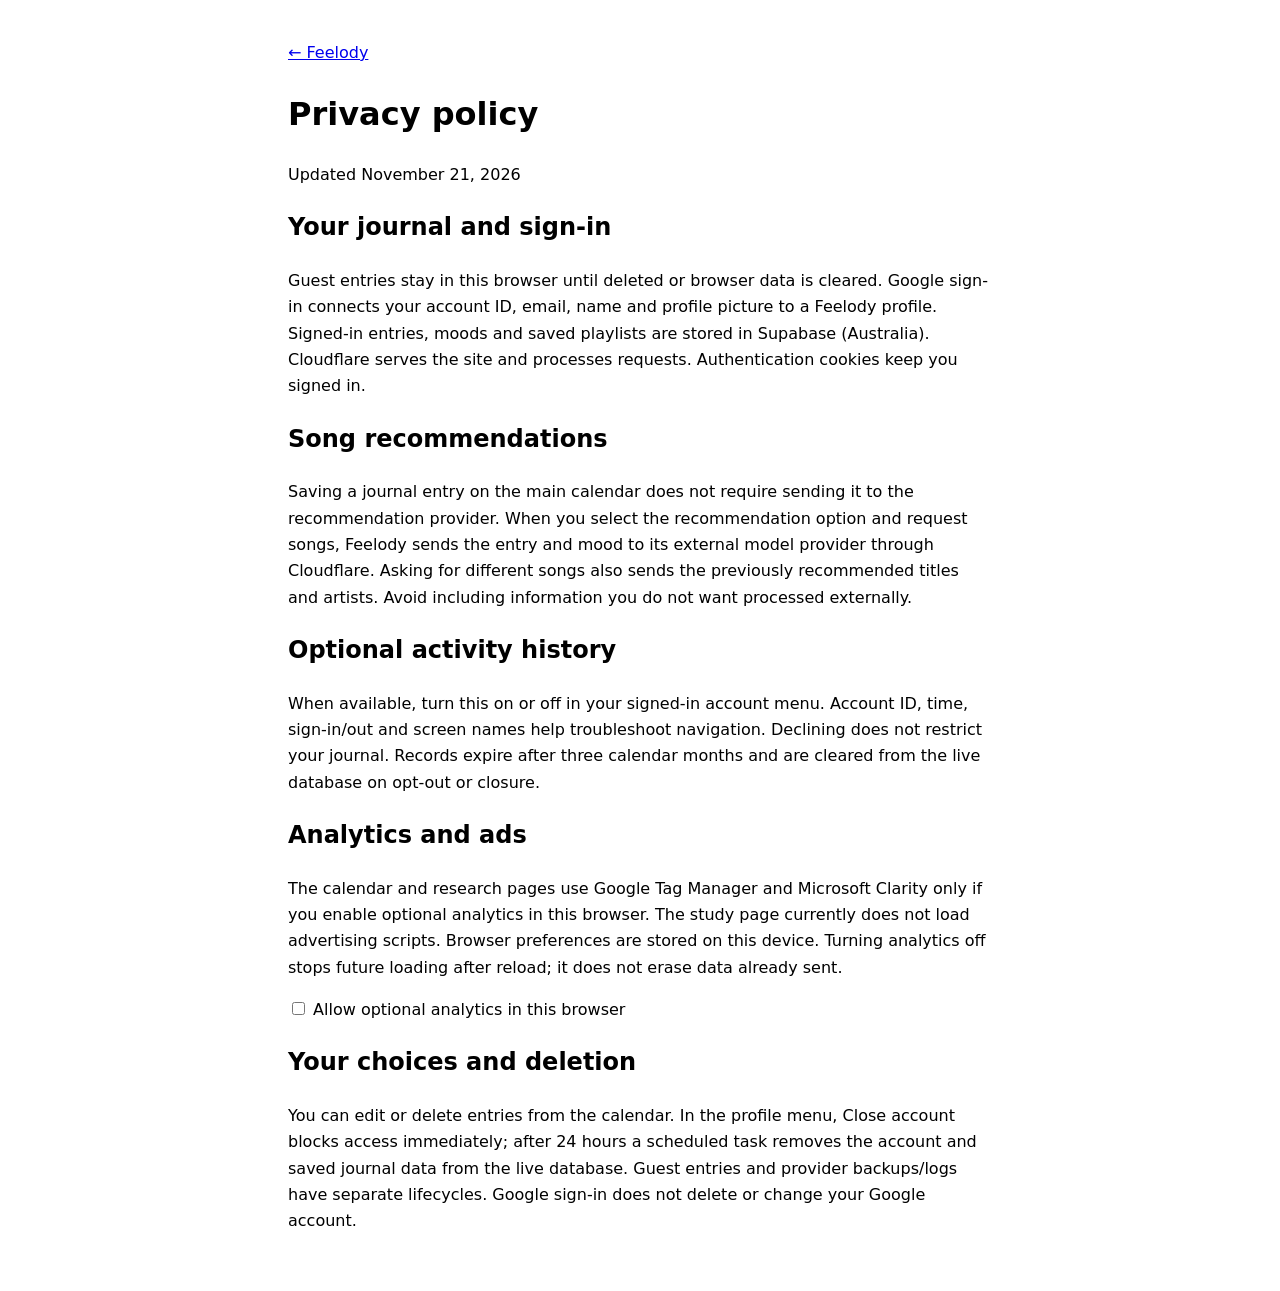
==== web/privacy.html @ d19ccbf2 "Request Google account selection and separate journal privacy choices" ====
<!doctype html><html lang="en"><meta charset="utf-8"><meta name="viewport" content="width=device-width,initial-scale=1"><title>Privacy policy | Feelody</title><main style="max-width:44rem;margin:auto;padding:2rem 1rem;font:1rem/1.65 system-ui"><a href="/">← Feelody</a><h1>Privacy policy</h1><p>Updated November 21, 2026</p><h2>Your journal and sign-in</h2><p>Guest entries stay in this browser until deleted or browser data is cleared. Google sign-in connects your account ID, email, name and profile picture to a Feelody profile. Signed-in entries, moods and saved playlists are stored in Supabase (Australia). Cloudflare serves the site and processes requests. Authentication cookies keep you signed in.</p><h2>Song recommendations</h2><p>Saving a journal entry on the main calendar does not require sending it to the recommendation provider. When you select the recommendation option and request songs, Feelody sends the entry and mood to its external model provider through Cloudflare. Asking for different songs also sends the previously recommended titles and artists. Avoid including information you do not want processed externally.</p><h2>Optional activity history</h2><p>When available, turn this on or off in your signed-in account menu. Account ID, time, sign-in/out and screen names help troubleshoot navigation. Declining does not restrict your journal. Records expire after three calendar months and are cleared from the live database on opt-out or closure.</p><h2>Analytics and ads</h2><p>The calendar and research pages use Google Tag Manager and Microsoft Clarity only if you enable optional analytics in this browser. The study page currently does not load advertising scripts. Browser preferences are stored on this device. Turning analytics off stops future loading after reload; it does not erase data already sent.</p><label><input type="checkbox" id="analytics"> Allow optional analytics in this browser</label><p id="result" role="status"></p><h2>Your choices and deletion</h2><p>You can edit or delete entries from the calendar. In the profile menu, Close account blocks access immediately; after 24 hours a scheduled task removes the account and saved journal data from the live database. Guest entries and provider backups/logs have separate lifecycles. Google sign-in does not delete or change your Google account.</p></main><script defer src="/privacy-choice.js"></script></html>
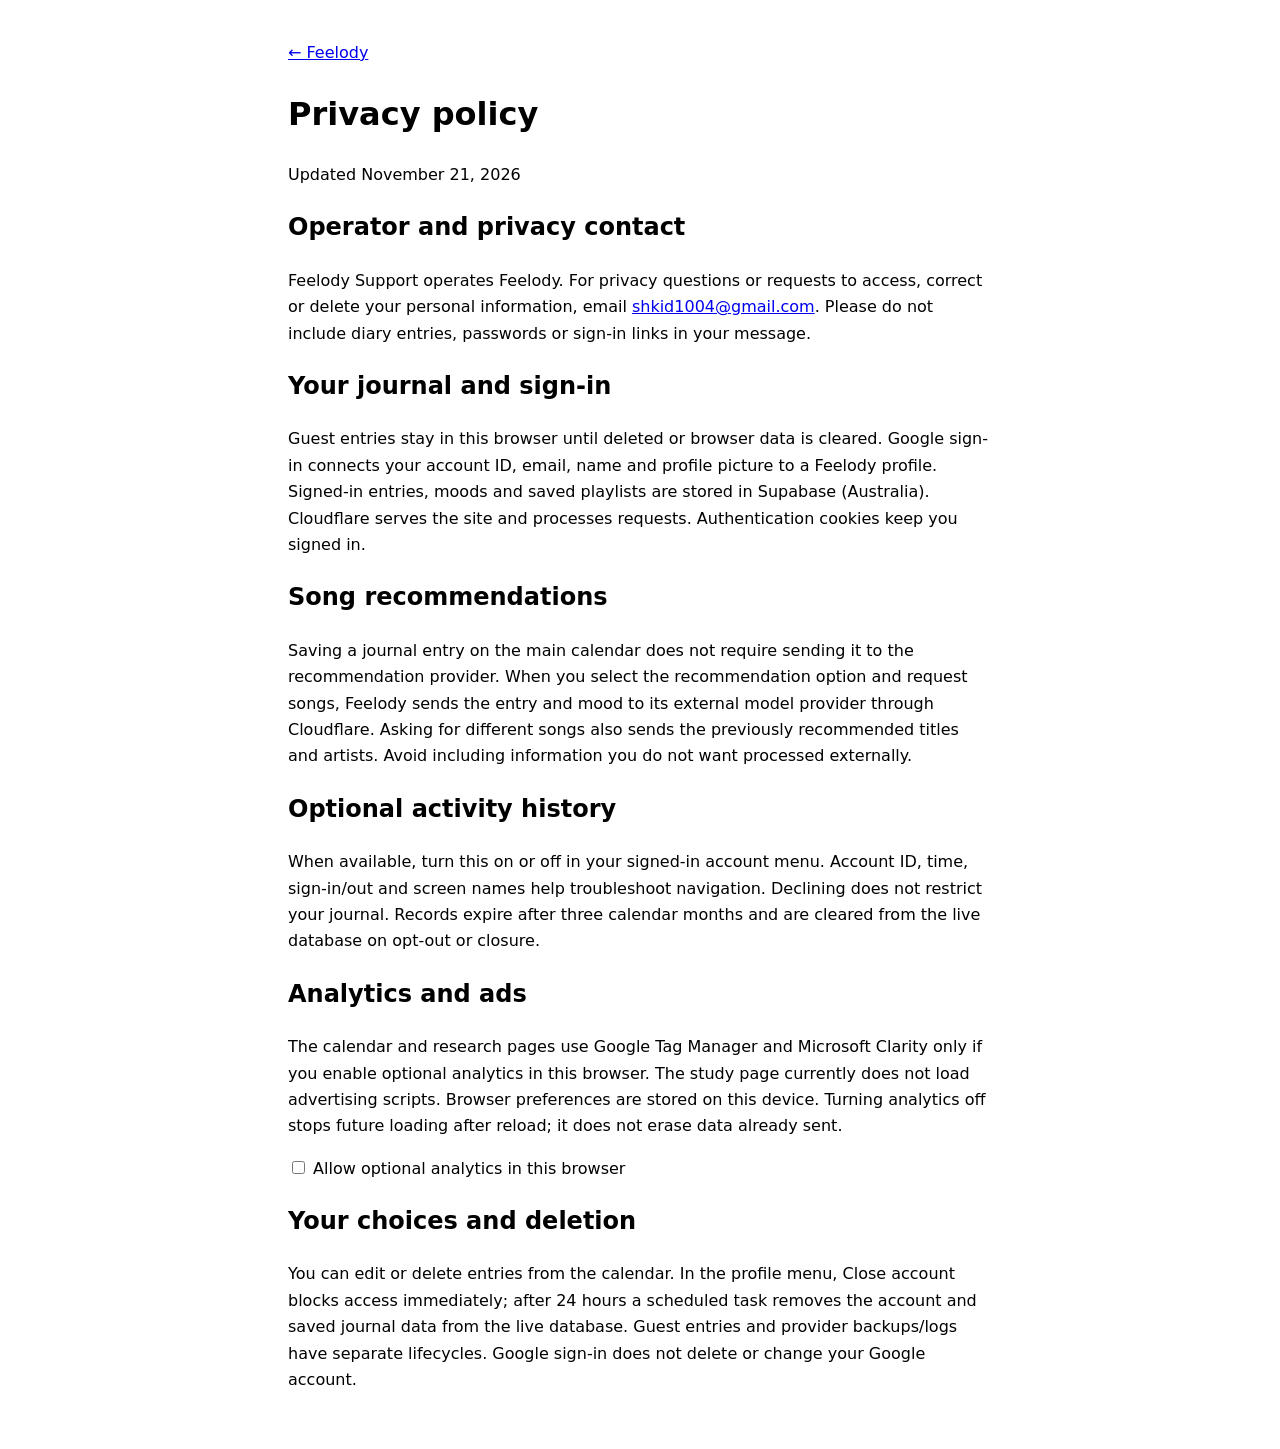
==== commit 0fc7f8d3: "Publish Feelody Support privacy contact" ====
--- a/web/privacy.html
+++ b/web/privacy.html
@@ -1 +1 @@
-<!doctype html><html lang="en"><meta charset="utf-8"><meta name="viewport" content="width=device-width,initial-scale=1"><title>Privacy policy | Feelody</title><main style="max-width:44rem;margin:auto;padding:2rem 1rem;font:1rem/1.65 system-ui"><a href="/">← Feelody</a><h1>Privacy policy</h1><p>Updated November 21, 2026</p><h2>Your journal and sign-in</h2><p>Guest entries stay in this browser until deleted or browser data is cleared. Google sign-in connects your account ID, email, name and profile picture to a Feelody profile. Signed-in entries, moods and saved playlists are stored in Supabase (Australia). Cloudflare serves the site and processes requests. Authentication cookies keep you signed in.</p><h2>Song recommendations</h2><p>Saving a journal entry on the main calendar does not require sending it to the recommendation provider. When you select the recommendation option and request songs, Feelody sends the entry and mood to its external model provider through Cloudflare. Asking for different songs also sends the previously recommended titles and artists. Avoid including information you do not want processed externally.</p><h2>Optional activity history</h2><p>When available, turn this on or off in your signed-in account menu. Account ID, time, sign-in/out and screen names help troubleshoot navigation. Declining does not restrict your journal. Records expire after three calendar months and are cleared from the live database on opt-out or closure.</p><h2>Analytics and ads</h2><p>The calendar and research pages use Google Tag Manager and Microsoft Clarity only if you enable optional analytics in this browser. The study page currently does not load advertising scripts. Browser preferences are stored on this device. Turning analytics off stops future loading after reload; it does not erase data already sent.</p><label><input type="checkbox" id="analytics"> Allow optional analytics in this browser</label><p id="result" role="status"></p><h2>Your choices and deletion</h2><p>You can edit or delete entries from the calendar. In the profile menu, Close account blocks access immediately; after 24 hours a scheduled task removes the account and saved journal data from the live database. Guest entries and provider backups/logs have separate lifecycles. Google sign-in does not delete or change your Google account.</p></main><script defer src="/privacy-choice.js"></script></html>+<!doctype html><html lang="en"><meta charset="utf-8"><meta name="viewport" content="width=device-width,initial-scale=1"><title>Privacy policy | Feelody</title><main style="max-width:44rem;margin:auto;padding:2rem 1rem;font:1rem/1.65 system-ui"><a href="/">← Feelody</a><h1>Privacy policy</h1><p>Updated November 21, 2026</p><h2>Operator and privacy contact</h2><p>Feelody Support operates Feelody. For privacy questions or requests to access, correct or delete your personal information, email <a href="mailto:shkid1004@gmail.com">shkid1004@gmail.com</a>. Please do not include diary entries, passwords or sign-in links in your message.</p><h2>Your journal and sign-in</h2><p>Guest entries stay in this browser until deleted or browser data is cleared. Google sign-in connects your account ID, email, name and profile picture to a Feelody profile. Signed-in entries, moods and saved playlists are stored in Supabase (Australia). Cloudflare serves the site and processes requests. Authentication cookies keep you signed in.</p><h2>Song recommendations</h2><p>Saving a journal entry on the main calendar does not require sending it to the recommendation provider. When you select the recommendation option and request songs, Feelody sends the entry and mood to its external model provider through Cloudflare. Asking for different songs also sends the previously recommended titles and artists. Avoid including information you do not want processed externally.</p><h2>Optional activity history</h2><p>When available, turn this on or off in your signed-in account menu. Account ID, time, sign-in/out and screen names help troubleshoot navigation. Declining does not restrict your journal. Records expire after three calendar months and are cleared from the live database on opt-out or closure.</p><h2>Analytics and ads</h2><p>The calendar and research pages use Google Tag Manager and Microsoft Clarity only if you enable optional analytics in this browser. The study page currently does not load advertising scripts. Browser preferences are stored on this device. Turning analytics off stops future loading after reload; it does not erase data already sent.</p><label><input type="checkbox" id="analytics"> Allow optional analytics in this browser</label><p id="result" role="status"></p><h2>Your choices and deletion</h2><p>You can edit or delete entries from the calendar. In the profile menu, Close account blocks access immediately; after 24 hours a scheduled task removes the account and saved journal data from the live database. Guest entries and provider backups/logs have separate lifecycles. Google sign-in does not delete or change your Google account.</p></main><script defer src="/privacy-choice.js"></script></html>
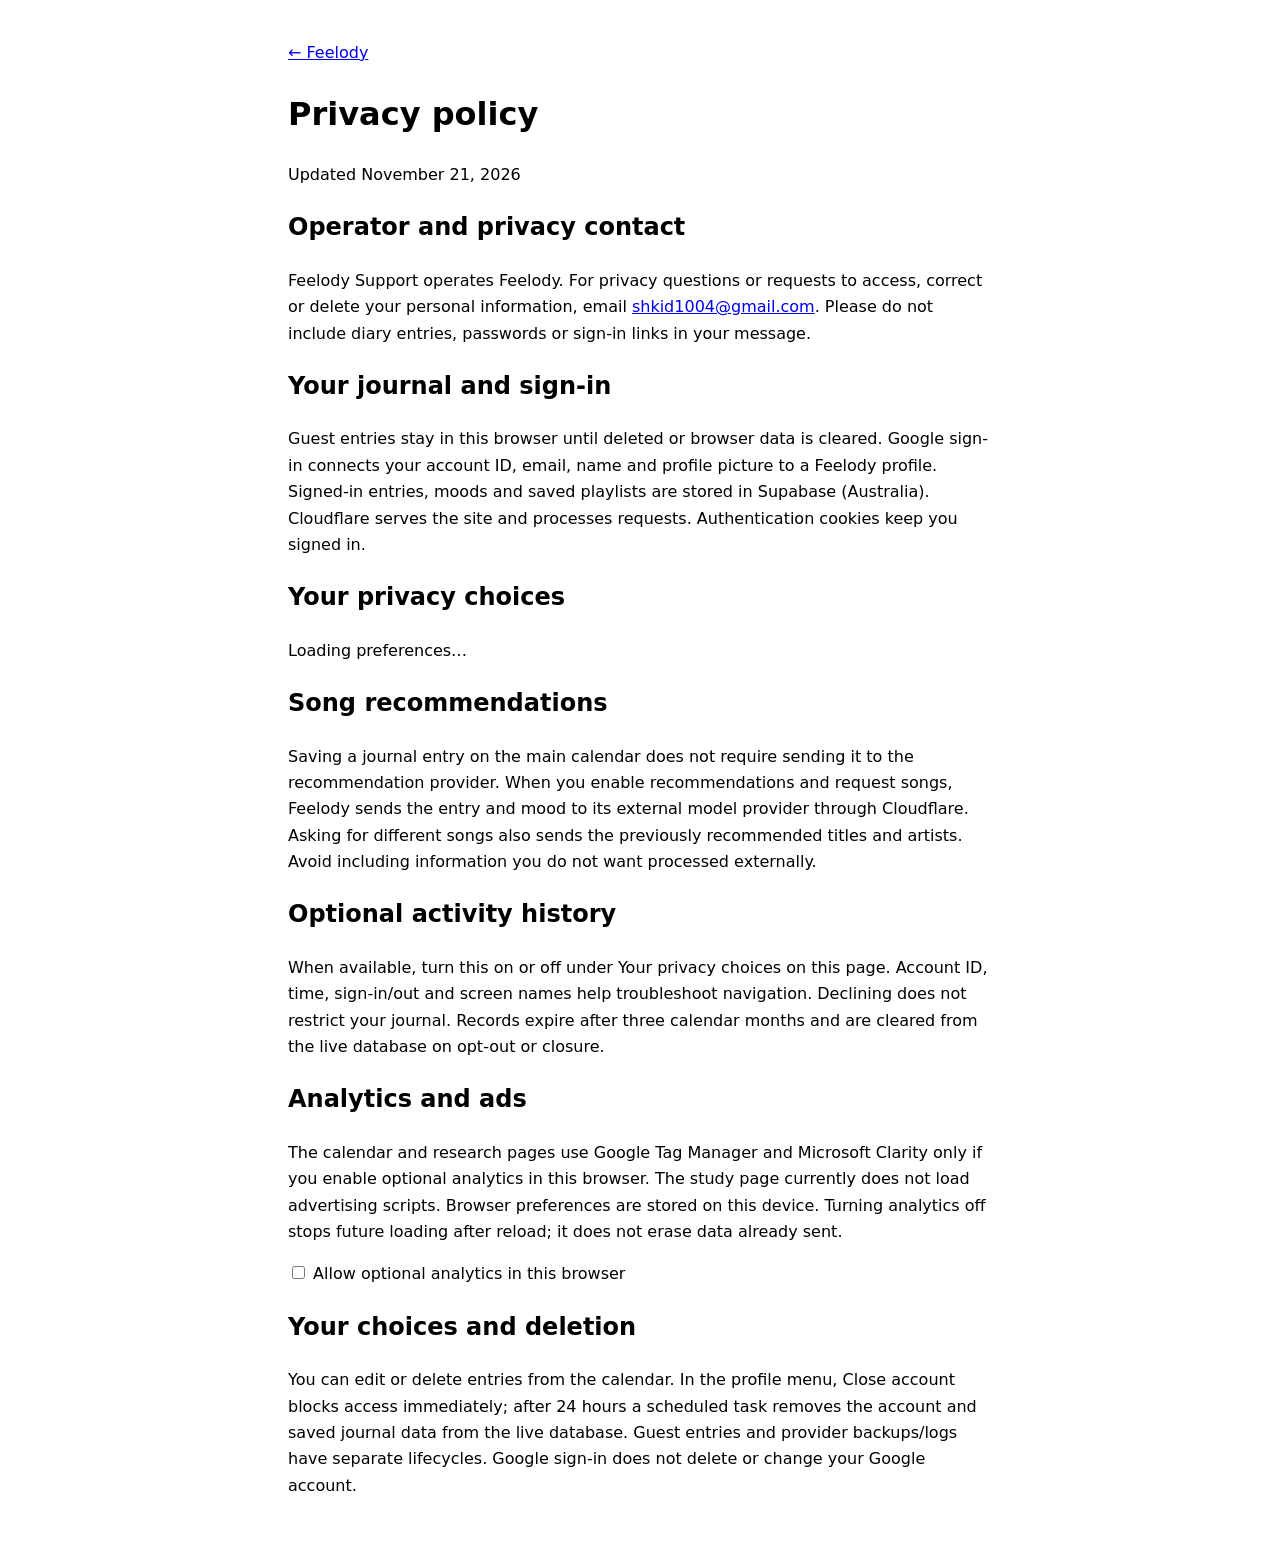
==== commit d09f9f1e: "Require first sign-in consent and centralize journal privacy choices" ====
--- a/web/privacy.html
+++ b/web/privacy.html
@@ -1 +1 @@
-<!doctype html><html lang="en"><meta charset="utf-8"><meta name="viewport" content="width=device-width,initial-scale=1"><title>Privacy policy | Feelody</title><main style="max-width:44rem;margin:auto;padding:2rem 1rem;font:1rem/1.65 system-ui"><a href="/">← Feelody</a><h1>Privacy policy</h1><p>Updated November 21, 2026</p><h2>Operator and privacy contact</h2><p>Feelody Support operates Feelody. For privacy questions or requests to access, correct or delete your personal information, email <a href="mailto:shkid1004@gmail.com">shkid1004@gmail.com</a>. Please do not include diary entries, passwords or sign-in links in your message.</p><h2>Your journal and sign-in</h2><p>Guest entries stay in this browser until deleted or browser data is cleared. Google sign-in connects your account ID, email, name and profile picture to a Feelody profile. Signed-in entries, moods and saved playlists are stored in Supabase (Australia). Cloudflare serves the site and processes requests. Authentication cookies keep you signed in.</p><h2>Song recommendations</h2><p>Saving a journal entry on the main calendar does not require sending it to the recommendation provider. When you select the recommendation option and request songs, Feelody sends the entry and mood to its external model provider through Cloudflare. Asking for different songs also sends the previously recommended titles and artists. Avoid including information you do not want processed externally.</p><h2>Optional activity history</h2><p>When available, turn this on or off in your signed-in account menu. Account ID, time, sign-in/out and screen names help troubleshoot navigation. Declining does not restrict your journal. Records expire after three calendar months and are cleared from the live database on opt-out or closure.</p><h2>Analytics and ads</h2><p>The calendar and research pages use Google Tag Manager and Microsoft Clarity only if you enable optional analytics in this browser. The study page currently does not load advertising scripts. Browser preferences are stored on this device. Turning analytics off stops future loading after reload; it does not erase data already sent.</p><label><input type="checkbox" id="analytics"> Allow optional analytics in this browser</label><p id="result" role="status"></p><h2>Your choices and deletion</h2><p>You can edit or delete entries from the calendar. In the profile menu, Close account blocks access immediately; after 24 hours a scheduled task removes the account and saved journal data from the live database. Guest entries and provider backups/logs have separate lifecycles. Google sign-in does not delete or change your Google account.</p></main><script defer src="/privacy-choice.js"></script></html>+<!doctype html><html lang="en"><meta charset="utf-8"><meta name="viewport" content="width=device-width,initial-scale=1"><title>Privacy policy | Feelody</title><main style="max-width:44rem;margin:auto;padding:2rem 1rem;font:1rem/1.65 system-ui"><a href="/">← Feelody</a><h1>Privacy policy</h1><p>Updated November 21, 2026</p><h2>Operator and privacy contact</h2><p>Feelody Support operates Feelody. For privacy questions or requests to access, correct or delete your personal information, email <a href="mailto:shkid1004@gmail.com">shkid1004@gmail.com</a>. Please do not include diary entries, passwords or sign-in links in your message.</p><h2>Your journal and sign-in</h2><p>Guest entries stay in this browser until deleted or browser data is cleared. Google sign-in connects your account ID, email, name and profile picture to a Feelody profile. Signed-in entries, moods and saved playlists are stored in Supabase (Australia). Cloudflare serves the site and processes requests. Authentication cookies keep you signed in.</p><h2 id="preferences">Your privacy choices</h2><form id="prefs" hidden><p id="scope"></p><label><input type="checkbox" id="prefAI"> Allow external AI recommendations when I request songs</label><p id="memberLog"><label><input type="checkbox" id="prefLog"> Allow optional member activity history</label></p><button type="submit">Save preferences</button></form><p role="status" id="prefStatus">Loading preferences…</p><h2>Song recommendations</h2><p>Saving a journal entry on the main calendar does not require sending it to the recommendation provider. When you enable recommendations and request songs, Feelody sends the entry and mood to its external model provider through Cloudflare. Asking for different songs also sends the previously recommended titles and artists. Avoid including information you do not want processed externally.</p><h2>Optional activity history</h2><p>When available, turn this on or off under Your privacy choices on this page. Account ID, time, sign-in/out and screen names help troubleshoot navigation. Declining does not restrict your journal. Records expire after three calendar months and are cleared from the live database on opt-out or closure.</p><h2>Analytics and ads</h2><p>The calendar and research pages use Google Tag Manager and Microsoft Clarity only if you enable optional analytics in this browser. The study page currently does not load advertising scripts. Browser preferences are stored on this device. Turning analytics off stops future loading after reload; it does not erase data already sent.</p><label><input type="checkbox" id="analytics"> Allow optional analytics in this browser</label><p id="result" role="status"></p><h2>Your choices and deletion</h2><p>You can edit or delete entries from the calendar. In the profile menu, Close account blocks access immediately; after 24 hours a scheduled task removes the account and saved journal data from the live database. Guest entries and provider backups/logs have separate lifecycles. Google sign-in does not delete or change your Google account.</p></main><script defer src="/privacy-choice.js"></script></html>
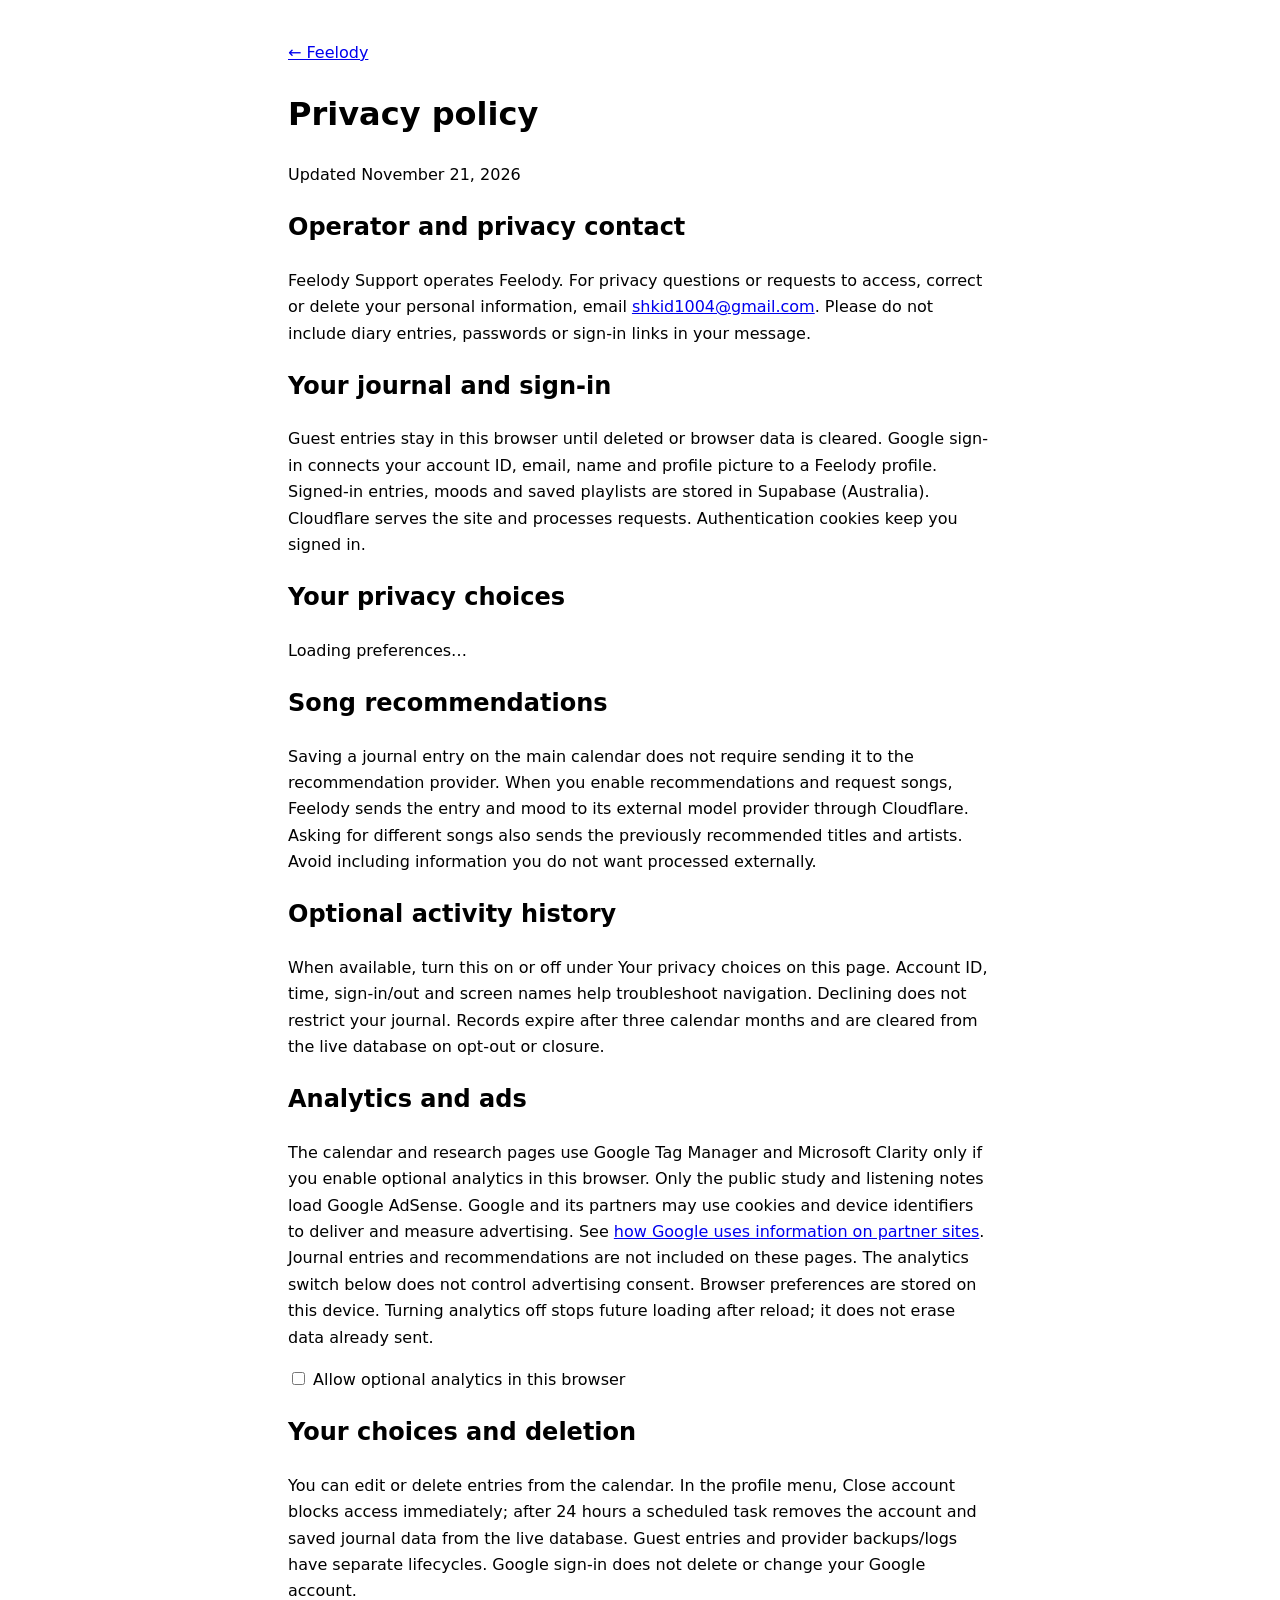
==== commit 8ed43d65: "Limit AdSense to public editorial notes and publish emotional-fit case studies" ====
--- a/web/privacy.html
+++ b/web/privacy.html
@@ -1 +1 @@
-<!doctype html><html lang="en"><meta charset="utf-8"><meta name="viewport" content="width=device-width,initial-scale=1"><title>Privacy policy | Feelody</title><main style="max-width:44rem;margin:auto;padding:2rem 1rem;font:1rem/1.65 system-ui"><a href="/">← Feelody</a><h1>Privacy policy</h1><p>Updated November 21, 2026</p><h2>Operator and privacy contact</h2><p>Feelody Support operates Feelody. For privacy questions or requests to access, correct or delete your personal information, email <a href="mailto:shkid1004@gmail.com">shkid1004@gmail.com</a>. Please do not include diary entries, passwords or sign-in links in your message.</p><h2>Your journal and sign-in</h2><p>Guest entries stay in this browser until deleted or browser data is cleared. Google sign-in connects your account ID, email, name and profile picture to a Feelody profile. Signed-in entries, moods and saved playlists are stored in Supabase (Australia). Cloudflare serves the site and processes requests. Authentication cookies keep you signed in.</p><h2 id="preferences">Your privacy choices</h2><form id="prefs" hidden><p id="scope"></p><label><input type="checkbox" id="prefAI"> Allow external AI recommendations when I request songs</label><p id="memberLog"><label><input type="checkbox" id="prefLog"> Allow optional member activity history</label></p><button type="submit">Save preferences</button></form><p role="status" id="prefStatus">Loading preferences…</p><h2>Song recommendations</h2><p>Saving a journal entry on the main calendar does not require sending it to the recommendation provider. When you enable recommendations and request songs, Feelody sends the entry and mood to its external model provider through Cloudflare. Asking for different songs also sends the previously recommended titles and artists. Avoid including information you do not want processed externally.</p><h2>Optional activity history</h2><p>When available, turn this on or off under Your privacy choices on this page. Account ID, time, sign-in/out and screen names help troubleshoot navigation. Declining does not restrict your journal. Records expire after three calendar months and are cleared from the live database on opt-out or closure.</p><h2>Analytics and ads</h2><p>The calendar and research pages use Google Tag Manager and Microsoft Clarity only if you enable optional analytics in this browser. The study page currently does not load advertising scripts. Browser preferences are stored on this device. Turning analytics off stops future loading after reload; it does not erase data already sent.</p><label><input type="checkbox" id="analytics"> Allow optional analytics in this browser</label><p id="result" role="status"></p><h2>Your choices and deletion</h2><p>You can edit or delete entries from the calendar. In the profile menu, Close account blocks access immediately; after 24 hours a scheduled task removes the account and saved journal data from the live database. Guest entries and provider backups/logs have separate lifecycles. Google sign-in does not delete or change your Google account.</p></main><script defer src="/privacy-choice.js"></script></html>+<!doctype html><html lang="en"><meta charset="utf-8"><meta name="viewport" content="width=device-width,initial-scale=1"><title>Privacy policy | Feelody</title><main style="max-width:44rem;margin:auto;padding:2rem 1rem;font:1rem/1.65 system-ui"><a href="/">← Feelody</a><h1>Privacy policy</h1><p>Updated November 21, 2026</p><h2>Operator and privacy contact</h2><p>Feelody Support operates Feelody. For privacy questions or requests to access, correct or delete your personal information, email <a href="mailto:shkid1004@gmail.com">shkid1004@gmail.com</a>. Please do not include diary entries, passwords or sign-in links in your message.</p><h2>Your journal and sign-in</h2><p>Guest entries stay in this browser until deleted or browser data is cleared. Google sign-in connects your account ID, email, name and profile picture to a Feelody profile. Signed-in entries, moods and saved playlists are stored in Supabase (Australia). Cloudflare serves the site and processes requests. Authentication cookies keep you signed in.</p><h2 id="preferences">Your privacy choices</h2><form id="prefs" hidden><p id="scope"></p><label><input type="checkbox" id="prefAI"> Allow external AI recommendations when I request songs</label><p id="memberLog"><label><input type="checkbox" id="prefLog"> Allow optional member activity history</label></p><button type="submit">Save preferences</button></form><p role="status" id="prefStatus">Loading preferences…</p><h2>Song recommendations</h2><p>Saving a journal entry on the main calendar does not require sending it to the recommendation provider. When you enable recommendations and request songs, Feelody sends the entry and mood to its external model provider through Cloudflare. Asking for different songs also sends the previously recommended titles and artists. Avoid including information you do not want processed externally.</p><h2>Optional activity history</h2><p>When available, turn this on or off under Your privacy choices on this page. Account ID, time, sign-in/out and screen names help troubleshoot navigation. Declining does not restrict your journal. Records expire after three calendar months and are cleared from the live database on opt-out or closure.</p><h2>Analytics and ads</h2><p>The calendar and research pages use Google Tag Manager and Microsoft Clarity only if you enable optional analytics in this browser. Only the public study and listening notes load Google AdSense. Google and its partners may use cookies and device identifiers to deliver and measure advertising. See <a href="https://policies.google.com/technologies/partner-sites">how Google uses information on partner sites</a>. Journal entries and recommendations are not included on these pages. The analytics switch below does not control advertising consent. Browser preferences are stored on this device. Turning analytics off stops future loading after reload; it does not erase data already sent.</p><label><input type="checkbox" id="analytics"> Allow optional analytics in this browser</label><p id="result" role="status"></p><h2>Your choices and deletion</h2><p>You can edit or delete entries from the calendar. In the profile menu, Close account blocks access immediately; after 24 hours a scheduled task removes the account and saved journal data from the live database. Guest entries and provider backups/logs have separate lifecycles. Google sign-in does not delete or change your Google account.</p></main><script defer src="/privacy-choice.js"></script></html>
